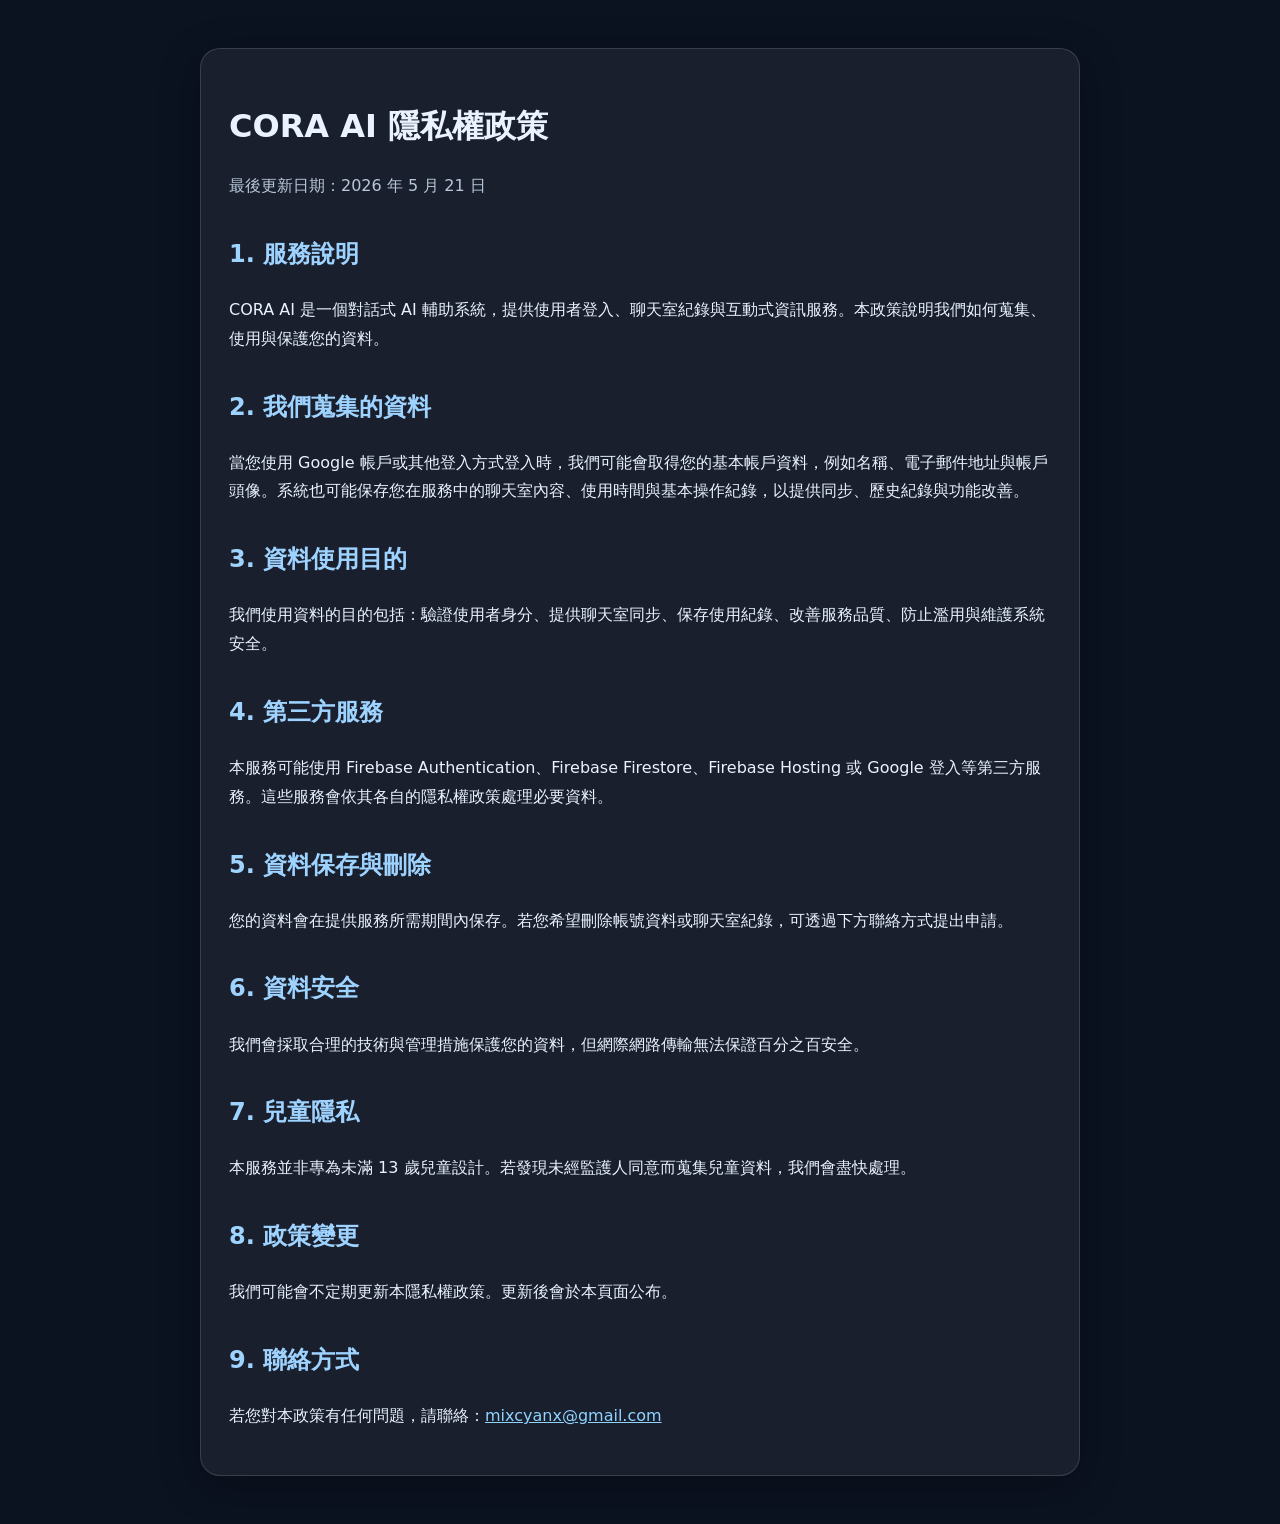
==== privacy.html @ 9bec8303 "Add files via upload" ====
<!doctype html>
<html lang="zh-Hant">
<head>
  <meta charset="utf-8">
  <meta name="viewport" content="width=device-width, initial-scale=1">
  <title>CORA AI 隱私權政策</title>
  <style>
    body{font-family:system-ui,-apple-system,BlinkMacSystemFont,"Segoe UI","Noto Sans TC",sans-serif;line-height:1.8;margin:0;background:#0b1220;color:#eaf2ff}
    main{max-width:880px;margin:auto;padding:48px 22px}
    h1{font-size:32px;margin-bottom:8px}
    h2{margin-top:32px;color:#9fd3ff}
    .card{background:rgba(255,255,255,.06);border:1px solid rgba(255,255,255,.14);border-radius:20px;padding:28px;box-shadow:0 10px 40px rgba(0,0,0,.25)}
    a{color:#8fd3ff}
    .muted{color:#b8c7d9}
  </style>
</head>
<body>
<main>
  <div class="card">
    <h1>CORA AI 隱私權政策</h1>
    <p class="muted">最後更新日期：2026 年 5 月 21 日</p>

    <h2>1. 服務說明</h2>
    <p>CORA AI 是一個對話式 AI 輔助系統，提供使用者登入、聊天室紀錄與互動式資訊服務。本政策說明我們如何蒐集、使用與保護您的資料。</p>

    <h2>2. 我們蒐集的資料</h2>
    <p>當您使用 Google 帳戶或其他登入方式登入時，我們可能會取得您的基本帳戶資料，例如名稱、電子郵件地址與帳戶頭像。系統也可能保存您在服務中的聊天室內容、使用時間與基本操作紀錄，以提供同步、歷史紀錄與功能改善。</p>

    <h2>3. 資料使用目的</h2>
    <p>我們使用資料的目的包括：驗證使用者身分、提供聊天室同步、保存使用紀錄、改善服務品質、防止濫用與維護系統安全。</p>

    <h2>4. 第三方服務</h2>
    <p>本服務可能使用 Firebase Authentication、Firebase Firestore、Firebase Hosting 或 Google 登入等第三方服務。這些服務會依其各自的隱私權政策處理必要資料。</p>

    <h2>5. 資料保存與刪除</h2>
    <p>您的資料會在提供服務所需期間內保存。若您希望刪除帳號資料或聊天室紀錄，可透過下方聯絡方式提出申請。</p>

    <h2>6. 資料安全</h2>
    <p>我們會採取合理的技術與管理措施保護您的資料，但網際網路傳輸無法保證百分之百安全。</p>

    <h2>7. 兒童隱私</h2>
    <p>本服務並非專為未滿 13 歲兒童設計。若發現未經監護人同意而蒐集兒童資料，我們會盡快處理。</p>

    <h2>8. 政策變更</h2>
    <p>我們可能會不定期更新本隱私權政策。更新後會於本頁面公布。</p>

    <h2>9. 聯絡方式</h2>
    <p>若您對本政策有任何問題，請聯絡：<a href="mailto:mixcyanx@gmail.com">mixcyanx@gmail.com</a></p>
  </div>
</main>
</body>
</html>
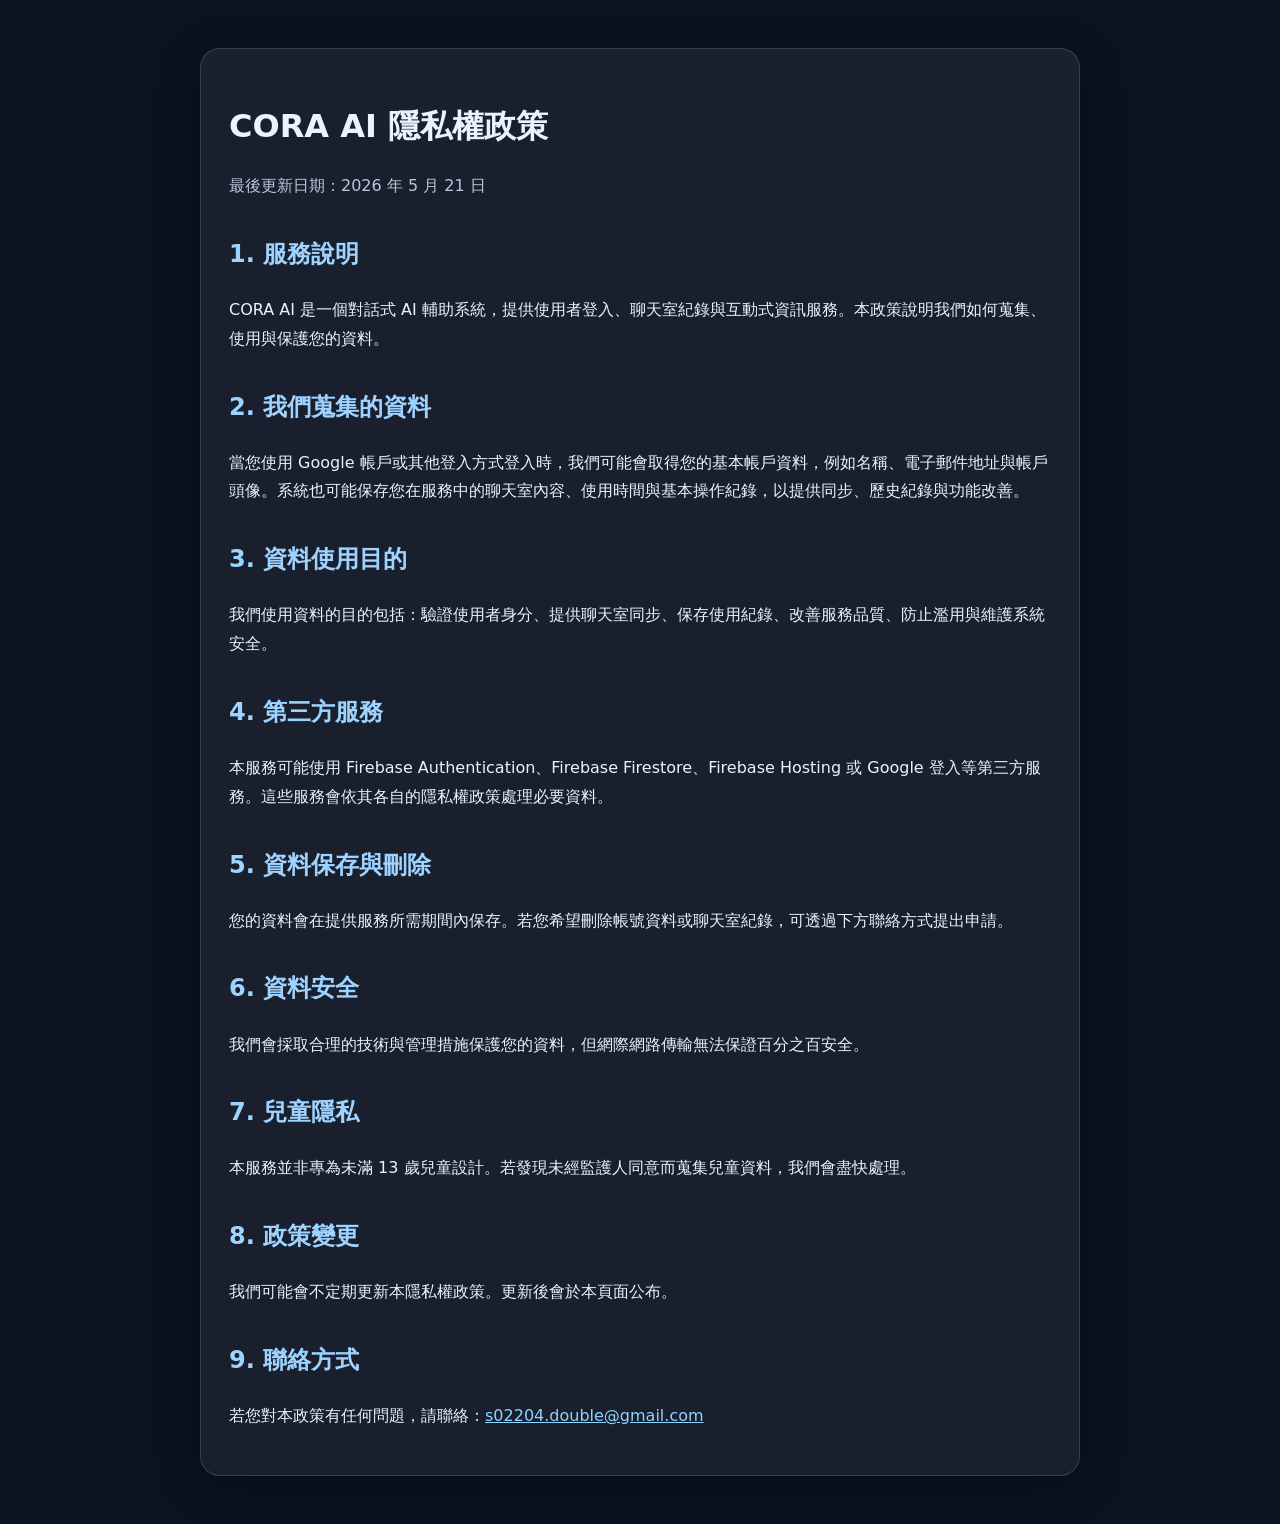
==== commit 68f15736: "Update privacy.html" ====
--- a/privacy.html
+++ b/privacy.html
@@ -45,7 +45,7 @@
     <p>我們可能會不定期更新本隱私權政策。更新後會於本頁面公布。</p>
 
     <h2>9. 聯絡方式</h2>
-    <p>若您對本政策有任何問題，請聯絡：<a href="mailto:mixcyanx@gmail.com">mixcyanx@gmail.com</a></p>
+    <p>若您對本政策有任何問題，請聯絡：<a href="mailto:s02204.double@gmail.com">s02204.double@gmail.com</a></p>
   </div>
 </main>
 </body>
